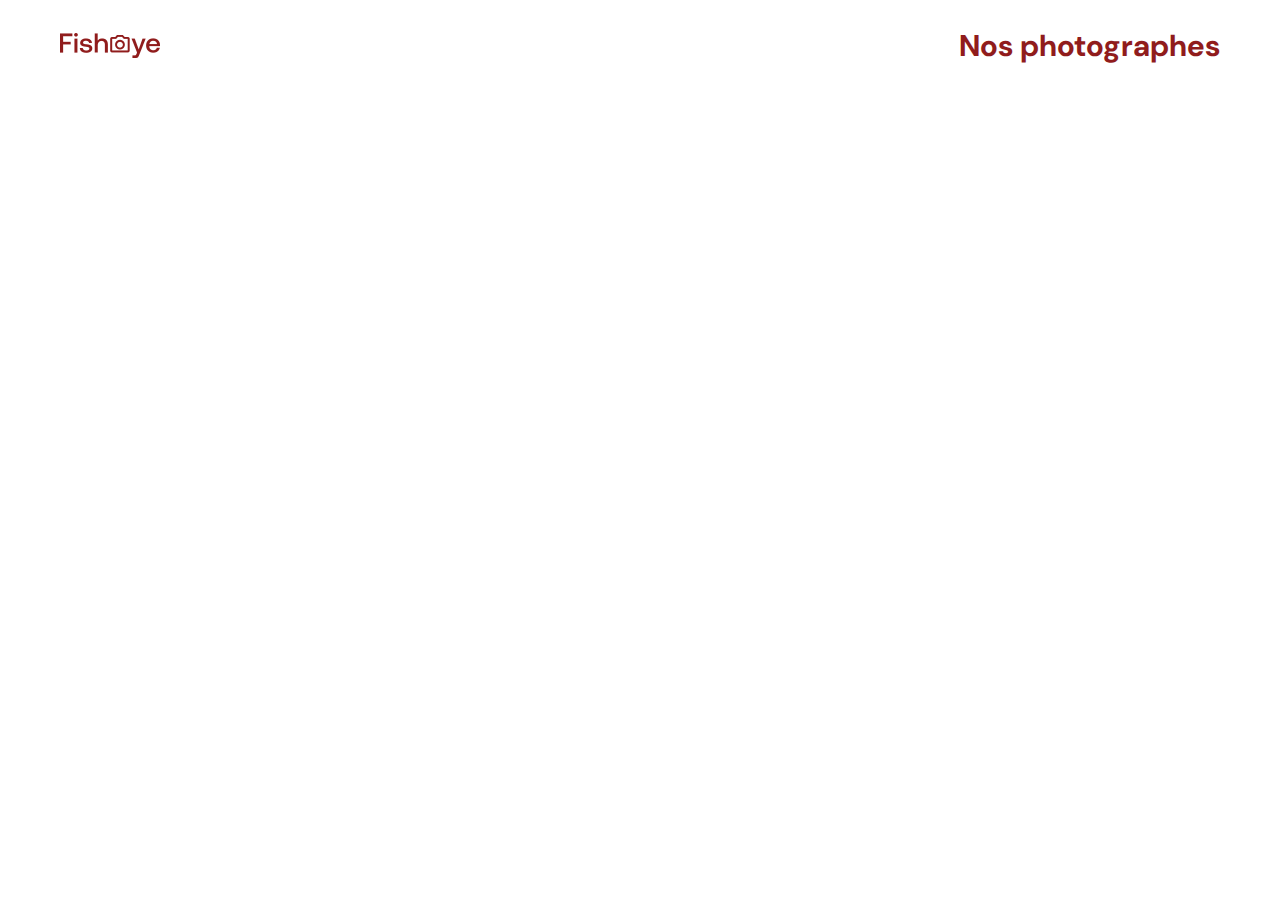
==== index.html @ a78ddf42 "Style, modale et access + début articles détaillés" ====
<!DOCTYPE html>
<html>
  <head>
    <link href="css/style.css" rel="stylesheet" type="text/css" />
    <meta charset="utf-8">
    <link rel="icon" type="image/png" href="assets/favicon.png">
    <link href="https://fonts.googleapis.com/css?family=DM+Sans&display=swap" rel="stylesheet">
    <title>Fisheye</title>
  </head>
  <body>
    <header>
        <img src="assets/images/logo.png" class="logo" alt="logo" />
        <h1>Nos photographes</h1>
    </header>
    <main id="main">
        <div class="photographer_section"></div>
    </main>
    <script src="scripts/factories/photographer.js"></script>
    <script src="scripts/pages/index.js"></script>
  </body>
</html>
---- css/style.css ----
@import url("photographer.css");

body {
    font-family: "DM Sans", sans-serif;
    margin: 0;
}


header {
    display: flex;
    flex-direction: row;
    justify-content: space-between;
    align-items: center;
    height: 90px;
}

h1 {
    color: #901C1C;
    margin-right: 60px;
    font-size: 30px;
}

.logo {
    height: 50px;
    margin-left: 60px;
    height: auto;
    width: 100px;
}

.photographer_section {
    display: grid;
    grid-template-columns: 1fr 1fr 1fr;
    gap: 70px;
    margin-top: 100px;
}

.photographer_section article {
    justify-self: center;
    display: flex;
    justify-content: center;
    align-items: center;
    flex-direction: column;
    cursor: pointer;
}

.photographer_section article h2 {
    color: #D3573C;
    font-size: 26px;
    word-break:keep-all;
    text-align: center;
    margin-bottom:5px;
}
.photographer_section article h3 {
    color: #901C1C;
    font-size: 15px;
    word-break: keep-all;
    text-align: center;
    margin: 0px;
}
.photographer_section article h4 {
    color: black;
    font-size: 10px;
    font-weight:100;
    word-break: keep-all;
    text-align: center;
    margin: 0px;
}
.photographer_section article p {
    color: #757575;
    font-size: 10px;
    word-break: keep-all;
    text-align: center;
    margin:0px;
}

.photographer_section article img {
    height: 200px;
    width: 200px;
    border-radius:50%;
    object-fit: cover;
    margin-top:0px;
}
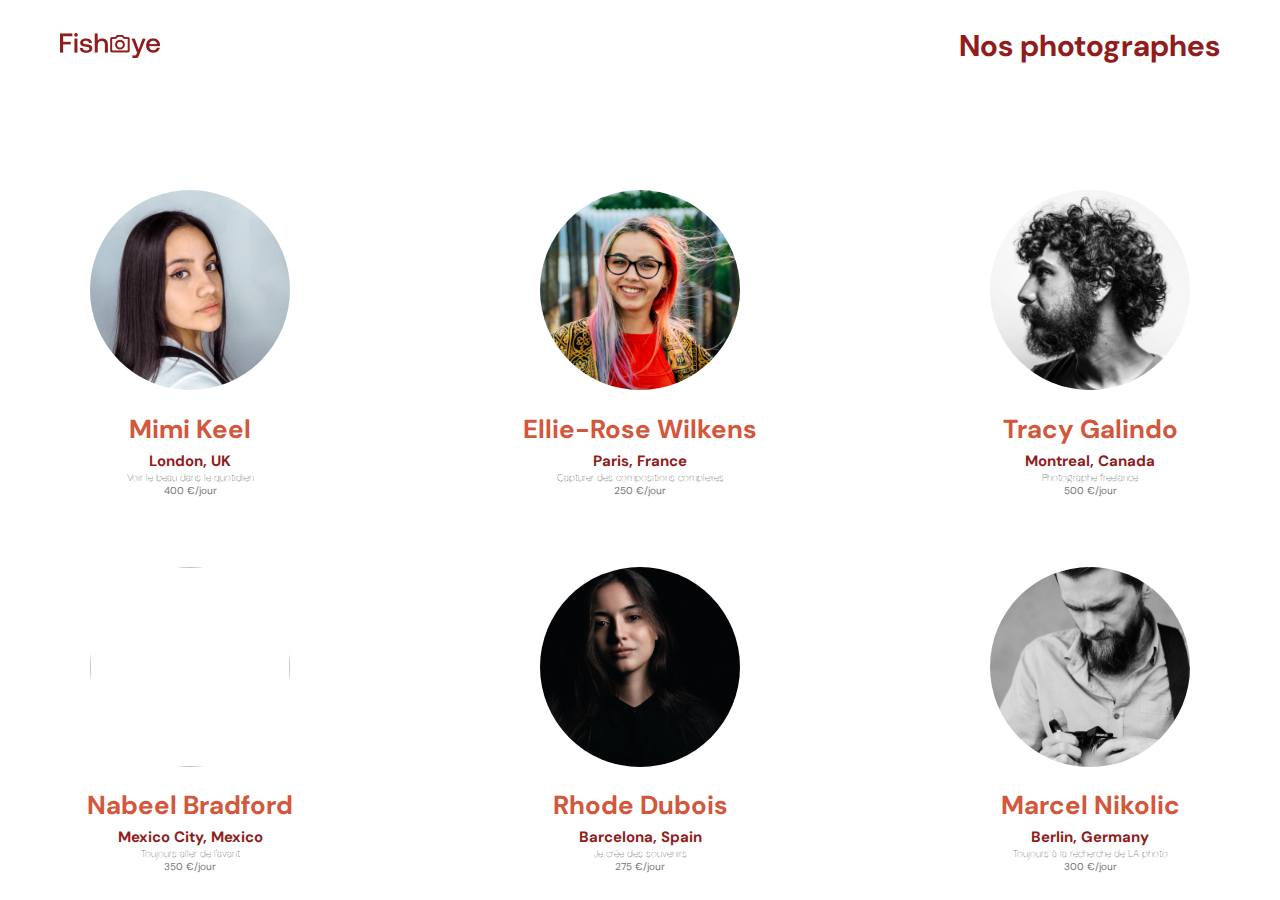
==== commit 123d6809: "css pages photographer" ====
--- a/css/style.css
+++ b/css/style.css
@@ -81,3 +81,6 @@
     margin-top:0px;
 }
 
+a{
+    text-decoration: none;
+}